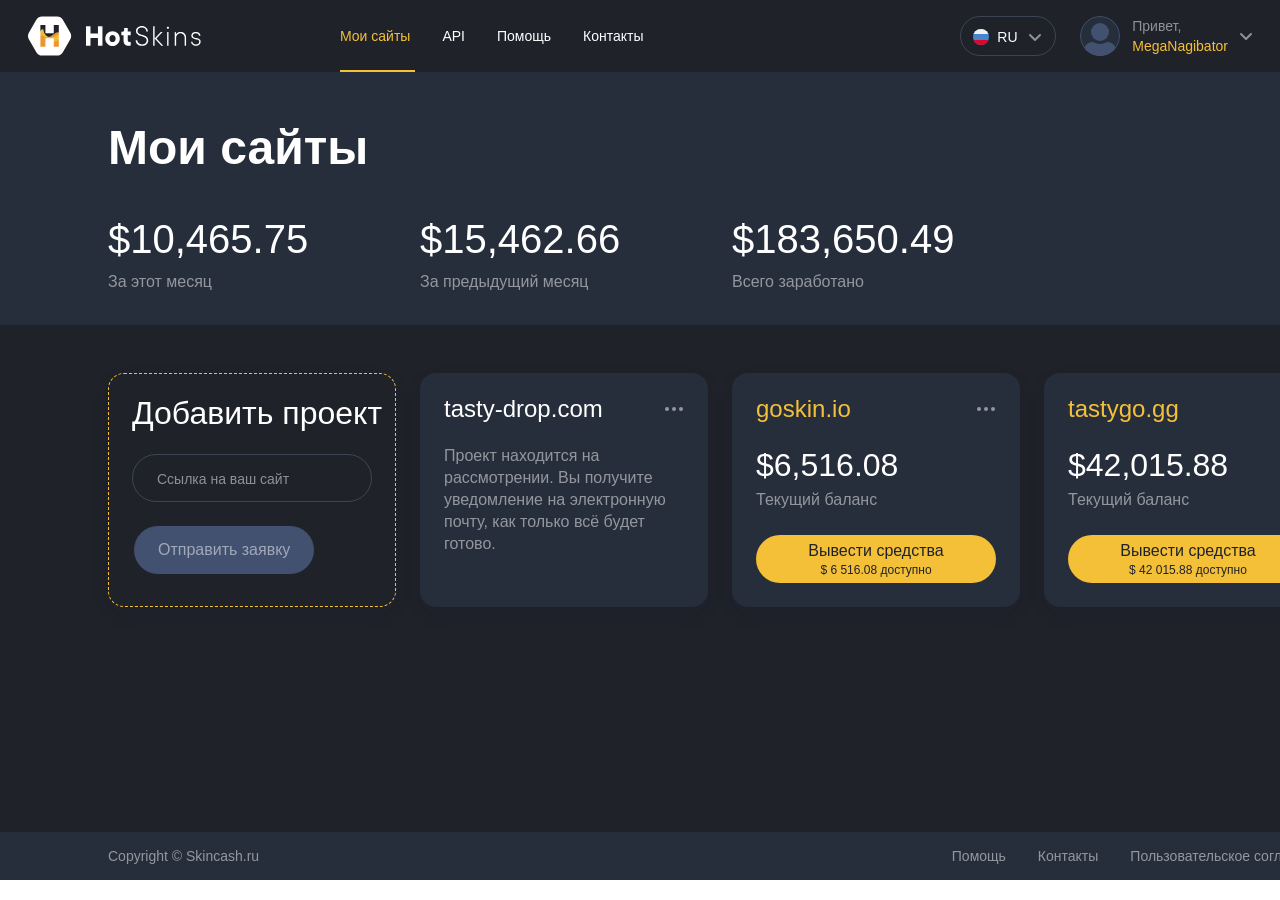
==== pages/my-stats/index.html @ 5a100ad0 "add new page" ====
<!DOCTYPE html>
<html lang="ru">
<head>
  <meta charset="UTF-8">
  <meta http-equiv="X-UA-Compatible" content="IE=edge">
  <meta name="viewport" content="width=device-width, initial-scale=1.0">
  <link rel="stylesheet" href="./style/reset.css">
  <link rel="stylesheet" href="./style/vars.css">
  <link rel="stylesheet" href="./style/style.css">
  
  <title>Мои сайты</title>
</head>
<body>
  <div class="div">
    <div class="div2"></div>
    <div class="footer-1280">
      <div class="copyright-skincash-ru">Copyright © Skincash.ru</div>
      <div class="frame-394">
        <div class="div3">Помощь</div>
        <div class="div3">Контакты</div>
        <div class="div3">Пользовательское соглашение</div>
      </div>
      <div class="frame-371"></div>
    </div>
    <div class="div4">Мои сайты</div>
    <div class="_10-465-75">$10,465.75</div>
    <div class="_15-462-66">$15,462.66</div>
    <div class="_183-650-49">$183,650.49</div>
    <div class="div5">За этот месяц</div>
    <div class="div6">За предыдущий месяц</div>
    <div class="div7">Всего заработано</div>
    <div class="div8">
      <div class="tasty-drop-com">tasty-drop.com</div>
      <div class="div9">
        <div class="ellipse-45"></div>
        <div class="ellipse-46"></div>
        <div class="ellipse-47"></div>
      </div>
      <div class="div10">
        Проект находится на рассмотрении. Вы получите уведомление на электронную
        почту, как только всё будет готово.
      </div>
    </div>
    <div class="div11">
      <div class="input">
        <div class="div12">Ссылка на ваш сайт</div>
      </div>
      <div class="div13">
        <div class="div14">
          <div class="div15">Отправить заявку</div>
        </div>
      </div>
    </div>
    <div class="div16">Добавить проект</div>
    <div class="div17">
      <div class="tasty-drop-com2">goskin.io</div>
      <div class="_40-578-43">$6,516.08</div>
      <div class="div18">Текущий баланс</div>
      <div class="div9">
        <div class="ellipse-45"></div>
        <div class="ellipse-46"></div>
        <div class="ellipse-47"></div>
      </div>
      <div class="div19">
        <div class="div14">
          <div class="div20">Вывести средства</div>
        </div>
        <div class="_6-516-08">$ 6 516.08 доступно</div>
      </div>
    </div>
    <div class="div21">
      <div class="tasty-drop-com2">tastygo.gg</div>
      <div class="_40-578-43">$42,015.88</div>
      <div class="div18">Текущий баланс</div>
      <div class="div9">
        <div class="ellipse-452"></div>
        <div class="ellipse-462"></div>
        <div class="ellipse-472"></div>
      </div>
      <div class="div19">
        <div class="div14">
          <div class="div20">Вывести средства</div>
        </div>
        <div class="_6-516-08">$ 42 015.88 доступно</div>
      </div>
    </div>
    <div class="header-1280">
      <div class="frame-3">
        <img class="frame-1" src="frame-10.svg" />
        <img class="hot-skins" src="hot-skins0.svg" />
      </div>
      <div class="frame-35">
        <div class="div22">Мои сайты</div>
        <div class="api">API</div>
        <div class="div23">Помощь</div>
        <div class="div23">Контакты</div>
      </div>
      <div class="frame-361">
        <div class="frame-4">
          <img class="russia" src="russia0.svg" />
          <div class="ru">RU</div>
          <img class="div24" src="div32.svg" />
        </div>
        <div class="frame-360">
          <div class="frame-7">
            <img class="frame-5" src="frame-50.svg" />
          </div>
          <div class="frame-359">
            <div class="div25">Привет,</div>
            <div class="mega-nagibator">MegaNagibator</div>
          </div>
          <img class="div26" src="div34.svg" />
        </div>
      </div>
      <div class="div27">
        <div class="rectangle-72"></div>
      </div>
      <div class="frame-3712"></div>
    </div>
  </div>
  
</body>
</html>
---- pages/my-stats/style/vars.css ----
/* Figma Styles of your File */
:root {
  /* Colors */
  --tekst-i-elementy-na-tyomnom-fone: #ffffff;
  --fon-temnyj-tekst: #20222a;
  --vtorostepennyj-tekst: rgba(255, 255, 255, 0.5);
  --podlozhka: #272e3b;
  --razdeliteli: #3d4554;
  --neaktivnye-elementy: #425170;
  --w-vtorostepennyj-tekst: rgba(32, 34, 42, 0.5);
  --w-razdeliteli: #e0e0e0;
  --akcentnyj: #f4c038;
  --ogon-cena: #f47523;
  --pozitivnye-indikatory: #3cbf27;
  --promezhutochnye-indikatory: #2da0e0;
  --negativnye-indikatory: #d93855;
  --redkost-arcana: #4add32;
  --redkost-neobychajno-redkie-immortal: #ffce50;
  --redkost-tajnye: #ed422b;
  --redkost-zasekrechennye-legendary: #cf309c;
  --redkost-zapreshennye-mythical: #8533ed;
  --redkost-armejskie-rare: #275ce4;
  --redkost-promyshlennye-uncommon: #6ab2f4;
  --redkost-shirpotreb-common: #b4c2d7;

  /* Fonts */
  --h1-font-family: Rubik-Bold, sans-serif;
  --h1-font-size: 48px;
  --h1-line-height: 56px;
  --h1-font-weight: 700;
  --h1-font-style: normal;
  --h2-font-family: Rubik-Medium, sans-serif;
  --h2-font-size: 32px;
  --h2-line-height: 40px;
  --h2-font-weight: 500;
  --h2-font-style: normal;
  --h3-font-family: Rubik-Medium, sans-serif;
  --h3-font-size: 24px;
  --h3-line-height: 32px;
  --h3-font-weight: 500;
  --h3-font-style: normal;
  --h4-font-family: Rubik-Medium, sans-serif;
  --h4-font-size: 18px;
  --h4-line-height: 24px;
  --h4-font-weight: 500;
  --h4-font-style: normal;
  --text-big-font-family: Rubik-Regular, sans-serif;
  --text-big-font-size: 16px;
  --text-big-line-height: 22px;
  --text-big-font-weight: 400;
  --text-big-font-style: normal;
  --text-medium-font-family: Rubik-Regular, sans-serif;
  --text-medium-font-size: 14px;
  --text-medium-line-height: 20px;
  --text-medium-font-weight: 400;
  --text-medium-font-style: normal;
  --text-small-font-family: Rubik-Regular, sans-serif;
  --text-small-font-size: 12px;
  --text-small-line-height: 16px;
  --text-small-font-weight: 400;
  --text-small-font-style: normal;
  --table-big-font-family: Rubik-Regular, sans-serif;
  --table-big-font-size: 16px;
  --table-big-line-height: 20px;
  --table-big-font-weight: 400;
  --table-big-font-style: normal;
  --table-medium-font-family: Rubik-Regular, sans-serif;
  --table-medium-font-size: 14px;
  --table-medium-line-height: 16px;
  --table-medium-font-weight: 400;
  --table-medium-font-style: normal;
  --table-small-font-family: Rubik-Regular, sans-serif;
  --table-small-font-size: 12px;
  --table-small-line-height: 14px;
  --table-small-font-weight: 400;
  --table-small-font-style: normal;
  --table-x-small-font-family: Rubik-Regular, sans-serif;
  --table-x-small-font-size: 10px;
  --table-x-small-line-height: 12px;
  --table-x-small-font-weight: 400;
  --table-x-small-font-style: normal;
  --table-medium-fat-font-family: Rubik-Medium, sans-serif;
  --table-medium-fat-font-size: 14px;
  --table-medium-fat-line-height: 16px;
  --table-medium-fat-font-weight: 500;
  --table-medium-fat-font-style: normal;
  --table-small-fat-font-family: Rubik-Medium, sans-serif;
  --table-small-fat-font-size: 12px;
  --table-small-fat-line-height: 14px;
  --table-small-fat-font-weight: 500;
  --table-small-fat-font-style: normal;
  --button-font-family: Rubik-Medium, sans-serif;
  --button-font-size: 16px;
  --button-line-height: 20px;
  --button-font-weight: 500;
  --button-font-style: normal;
}
---- pages/my-stats/style/style.css ----
.div,
.div * {
  box-sizing: border-box;
}
.div {
  background: var(--podlozhka, #272e3b);
  height: 880px;
  position: relative;
  overflow: hidden;
}
.div2 {
  background: var(--fon-temnyj-tekst, #20222a);
  width: 1440px;
  height: 1224px;
  position: absolute;
  left: 0px;
  top: 325px;
  overflow: hidden;
}
.footer-1280 {
  background: var(--podlozhka, #272e3b);
  width: 1440px;
  height: 48px;
  position: absolute;
  left: 0px;
  bottom: 0px;
  overflow: hidden;
}
.copyright-skincash-ru {
  color: var(--vtorostepennyj-tekst, rgba(255, 255, 255, 0.5));
  text-align: left;
  font-family: var(--text-medium-font-family, "Rubik-Regular", sans-serif);
  font-size: var(--text-medium-font-size, 14px);
  line-height: var(--text-medium-line-height, 20px);
  font-weight: var(--text-medium-font-weight, 400);
  position: absolute;
  left: 108px;
  top: 14px;
  display: flex;
  align-items: center;
  justify-content: flex-start;
}
.frame-394 {
  display: flex;
  flex-direction: row;
  gap: 32px;
  align-items: flex-start;
  justify-content: flex-start;
  position: absolute;
  right: 108px;
  top: 14px;
}
.div3 {
  color: var(--vtorostepennyj-tekst, rgba(255, 255, 255, 0.5));
  text-align: left;
  font-family: var(--text-medium-font-family, "Rubik-Regular", sans-serif);
  font-size: var(--text-medium-font-size, 14px);
  line-height: var(--text-medium-line-height, 20px);
  font-weight: var(--text-medium-font-weight, 400);
  position: relative;
  display: flex;
  align-items: center;
  justify-content: flex-start;
}
.frame-371 {
  background: var(--podlozhka, #272e3b);
  width: 1440px;
  height: 1px;
  position: absolute;
  left: 0px;
  top: 0px;
  overflow: hidden;
}
.div4 {
  color: var(--tekst-i-elementy-na-tyomnom-fone, #ffffff);
  text-align: left;
  font-family: var(--h1-font-family, "Rubik-Bold", sans-serif);
  font-size: var(--h1-font-size, 48px);
  line-height: var(--h1-line-height, 56px);
  font-weight: var(--h1-font-weight, 700);
  position: absolute;
  left: 108px;
  top: 120px;
  display: flex;
  align-items: center;
  justify-content: flex-start;
}
._10-465-75 {
  color: var(--tekst-i-elementy-na-tyomnom-fone, #ffffff);
  text-align: left;
  font-family: "Rubik-Light", sans-serif;
  font-size: 40px;
  line-height: 48px;
  font-weight: 300;
  position: absolute;
  left: 108px;
  top: 215px;
  display: flex;
  align-items: center;
  justify-content: flex-start;
}
._15-462-66 {
  color: var(--tekst-i-elementy-na-tyomnom-fone, #ffffff);
  text-align: left;
  font-family: "Rubik-Light", sans-serif;
  font-size: 40px;
  line-height: 48px;
  font-weight: 300;
  position: absolute;
  left: 420px;
  top: 215px;
  display: flex;
  align-items: center;
  justify-content: flex-start;
}
._183-650-49 {
  color: var(--tekst-i-elementy-na-tyomnom-fone, #ffffff);
  text-align: left;
  font-family: "Rubik-Light", sans-serif;
  font-size: 40px;
  line-height: 48px;
  font-weight: 300;
  position: absolute;
  left: 732px;
  top: 215px;
  display: flex;
  align-items: center;
  justify-content: flex-start;
}
.div5 {
  color: var(--vtorostepennyj-tekst, rgba(255, 255, 255, 0.5));
  text-align: left;
  font-family: var(--text-big-font-family, "Rubik-Regular", sans-serif);
  font-size: var(--text-big-font-size, 16px);
  line-height: var(--text-big-line-height, 22px);
  font-weight: var(--text-big-font-weight, 400);
  position: absolute;
  left: 108px;
  top: 271px;
  display: flex;
  align-items: center;
  justify-content: flex-start;
}
.div6 {
  color: var(--vtorostepennyj-tekst, rgba(255, 255, 255, 0.5));
  text-align: left;
  font-family: var(--text-big-font-family, "Rubik-Regular", sans-serif);
  font-size: var(--text-big-font-size, 16px);
  line-height: var(--text-big-line-height, 22px);
  font-weight: var(--text-big-font-weight, 400);
  position: absolute;
  left: 420px;
  top: 271px;
  display: flex;
  align-items: center;
  justify-content: flex-start;
}
.div7 {
  color: var(--vtorostepennyj-tekst, rgba(255, 255, 255, 0.5));
  text-align: left;
  font-family: var(--text-big-font-family, "Rubik-Regular", sans-serif);
  font-size: var(--text-big-font-size, 16px);
  line-height: var(--text-big-line-height, 22px);
  font-weight: var(--text-big-font-weight, 400);
  position: absolute;
  left: 732px;
  top: 271px;
  display: flex;
  align-items: center;
  justify-content: flex-start;
}
.div8 {
  background: var(--podlozhka, #272e3b);
  border-radius: 16px;
  width: 288px;
  height: 234px;
  position: absolute;
  left: 420px;
  top: 373px;
  box-shadow: var(
    --shadow-400-box-shadow,
    0px 8px 24px -4px rgba(24, 39, 75, 0.08),
    0px 6px 12px -6px rgba(24, 39, 75, 0.12)
  );
  overflow: hidden;
}
.tasty-drop-com {
  color: var(--tekst-i-elementy-na-tyomnom-fone, #ffffff);
  text-align: left;
  font-family: var(--h3-font-family, "Rubik-Medium", sans-serif);
  font-size: var(--h3-font-size, 24px);
  line-height: var(--h3-line-height, 32px);
  font-weight: var(--h3-font-weight, 500);
  position: absolute;
  left: 24px;
  top: 20px;
  display: flex;
  align-items: center;
  justify-content: flex-start;
}
.div9 {
  width: 20px;
  height: 20px;
  position: absolute;
  right: 24px;
  top: 26px;
}
.ellipse-45 {
  border-radius: 50%;
  border-style: solid;
  border-color: var(--vtorostepennyj-tekst, rgba(255, 255, 255, 0.5));
  border-width: 2px;
  width: 4px;
  height: 4px;
  position: absolute;
  left: 1px;
  top: 8px;
}
.ellipse-46 {
  border-radius: 50%;
  border-style: solid;
  border-color: var(--vtorostepennyj-tekst, rgba(255, 255, 255, 0.5));
  border-width: 2px;
  width: 4px;
  height: 4px;
  position: absolute;
  left: 8px;
  top: 8px;
}
.ellipse-47 {
  border-radius: 50%;
  border-style: solid;
  border-color: var(--vtorostepennyj-tekst, rgba(255, 255, 255, 0.5));
  border-width: 2px;
  width: 4px;
  height: 4px;
  position: absolute;
  left: 15px;
  top: 8px;
}
.div10 {
  color: var(--vtorostepennyj-tekst, rgba(255, 255, 255, 0.5));
  text-align: left;
  font-family: var(--text-big-font-family, "Rubik-Regular", sans-serif);
  font-size: var(--text-big-font-size, 16px);
  line-height: var(--text-big-line-height, 22px);
  font-weight: var(--text-big-font-weight, 400);
  position: absolute;
  left: 24px;
  top: 72px;
  width: 240px;
}
.div11 {
  border-radius: 16px;
  border-style: dashed;
  border-color: var(--akcentnyj, #f4c038);
  border-width: 1px;
  width: 288px;
  height: 234px;
  position: absolute;
  left: 108px;
  top: 373px;
  box-shadow: var(
    --shadow-400-box-shadow,
    0px 8px 24px -4px rgba(24, 39, 75, 0.08),
    0px 6px 12px -6px rgba(24, 39, 75, 0.12)
  );
  overflow: hidden;
}
.input {
  border-radius: 24px;
  border-style: solid;
  border-color: var(--razdeliteli, #3d4554);
  border-width: 1px;
  height: 48px;
  position: absolute;
  right: 23px;
  left: 23px;
  top: 80px;
}
.div12 {
  color: var(--vtorostepennyj-tekst, rgba(255, 255, 255, 0.5));
  text-align: left;
  font-family: var(--table-medium-font-family, "Rubik-Regular", sans-serif);
  font-size: var(--table-medium-font-size, 14px);
  line-height: var(--table-medium-line-height, 16px);
  font-weight: var(--table-medium-font-weight, 400);
  position: absolute;
  left: 24px;
  top: 16px;
  display: flex;
  align-items: center;
  justify-content: flex-start;
}
.div13 {
  background: var(--neaktivnye-elementy, #425170);
  border-radius: 48px;
  padding: 14px 24px 14px 24px;
  display: flex;
  flex-direction: column;
  gap: 2px;
  align-items: center;
  justify-content: center;
  height: 48px;
  position: absolute;
  left: 25px;
  top: 152px;
  overflow: hidden;
}
.div14 {
  display: flex;
  flex-direction: row;
  gap: 12px;
  align-items: flex-start;
  justify-content: flex-start;
  flex-shrink: 0;
  position: relative;
}
.div15 {
  color: var(--vtorostepennyj-tekst, rgba(255, 255, 255, 0.5));
  text-align: center;
  font-family: var(--button-font-family, "Rubik-Medium", sans-serif);
  font-size: var(--button-font-size, 16px);
  line-height: var(--button-line-height, 20px);
  font-weight: var(--button-font-weight, 500);
  position: relative;
  display: flex;
  align-items: center;
  justify-content: center;
}
.div16 {
  color: var(--tekst-i-elementy-na-tyomnom-fone, #ffffff);
  text-align: left;
  font-family: var(--h2-font-family, "Rubik-Medium", sans-serif);
  font-size: var(--h2-font-size, 32px);
  line-height: var(--h2-line-height, 40px);
  font-weight: var(--h2-font-weight, 500);
  position: absolute;
  left: 132px;
  top: 393px;
  display: flex;
  align-items: center;
  justify-content: flex-start;
}
.div17 {
  background: var(--podlozhka, #272e3b);
  border-radius: 16px;
  width: 288px;
  height: 234px;
  position: absolute;
  left: 732px;
  top: 373px;
  box-shadow: var(
    --shadow-400-box-shadow,
    0px 8px 24px -4px rgba(24, 39, 75, 0.08),
    0px 6px 12px -6px rgba(24, 39, 75, 0.12)
  );
  overflow: hidden;
}
.tasty-drop-com2 {
  color: var(--akcentnyj, #f4c038);
  text-align: left;
  font-family: var(--h3-font-family, "Rubik-Medium", sans-serif);
  font-size: var(--h3-font-size, 24px);
  line-height: var(--h3-line-height, 32px);
  font-weight: var(--h3-font-weight, 500);
  position: absolute;
  left: 24px;
  top: 20px;
  display: flex;
  align-items: center;
  justify-content: flex-start;
}
._40-578-43 {
  color: var(--tekst-i-elementy-na-tyomnom-fone, #ffffff);
  text-align: left;
  font-family: "Rubik-Light", sans-serif;
  font-size: 32px;
  line-height: 40px;
  font-weight: 300;
  position: absolute;
  left: 24px;
  top: 72px;
  display: flex;
  align-items: center;
  justify-content: flex-start;
}
.div18 {
  color: var(--vtorostepennyj-tekst, rgba(255, 255, 255, 0.5));
  text-align: left;
  font-family: var(--text-big-font-family, "Rubik-Regular", sans-serif);
  font-size: var(--text-big-font-size, 16px);
  line-height: var(--text-big-line-height, 22px);
  font-weight: var(--text-big-font-weight, 400);
  position: absolute;
  left: 24px;
  top: 116px;
  display: flex;
  align-items: center;
  justify-content: flex-start;
}
.div19 {
  background: var(--akcentnyj, #f4c038);
  border-radius: 48px;
  padding: 14px 24px 14px 24px;
  display: flex;
  flex-direction: column;
  gap: 2px;
  align-items: center;
  justify-content: center;
  height: 48px;
  position: absolute;
  right: 24px;
  left: 24px;
  top: 162px;
  overflow: hidden;
}
.div20 {
  color: var(--fon-temnyj-tekst, #20222a);
  text-align: center;
  font-family: var(--button-font-family, "Rubik-Medium", sans-serif);
  font-size: var(--button-font-size, 16px);
  line-height: var(--button-line-height, 20px);
  font-weight: var(--button-font-weight, 500);
  position: relative;
  display: flex;
  align-items: center;
  justify-content: center;
}
._6-516-08 {
  color: var(--fon-temnyj-tekst, #20222a);
  text-align: center;
  font-family: var(--table-small-font-family, "Rubik-Regular", sans-serif);
  font-size: var(--table-small-font-size, 12px);
  line-height: var(--table-small-line-height, 14px);
  font-weight: var(--table-small-font-weight, 400);
  position: relative;
  display: flex;
  align-items: center;
  justify-content: center;
}
.div21 {
  background: var(--podlozhka, #272e3b);
  border-radius: 16px;
  width: 288px;
  height: 234px;
  position: absolute;
  left: 1044px;
  top: 373px;
  box-shadow: var(
    --shadow-400-box-shadow,
    0px 8px 24px -4px rgba(24, 39, 75, 0.08),
    0px 6px 12px -6px rgba(24, 39, 75, 0.12)
  );
  overflow: hidden;
}
.ellipse-452 {
  border-radius: 50%;
  border-style: solid;
  border-color: var(--tekst-i-elementy-na-tyomnom-fone, #ffffff);
  border-width: 2px;
  width: 4px;
  height: 4px;
  position: absolute;
  left: 1px;
  top: 8px;
}
.ellipse-462 {
  border-radius: 50%;
  border-style: solid;
  border-color: var(--tekst-i-elementy-na-tyomnom-fone, #ffffff);
  border-width: 2px;
  width: 4px;
  height: 4px;
  position: absolute;
  left: 8px;
  top: 8px;
}
.ellipse-472 {
  border-radius: 50%;
  border-style: solid;
  border-color: var(--tekst-i-elementy-na-tyomnom-fone, #ffffff);
  border-width: 2px;
  width: 4px;
  height: 4px;
  position: absolute;
  left: 15px;
  top: 8px;
}
.header-1280 {
  background: var(--fon-temnyj-tekst, #20222a);
  width: 1440px;
  height: 72px;
  position: fixed;
  left: 50%;
  translate: -50%;
  top: 0px;
}
.frame-3 {
  width: 173px;
  height: 40px;
  position: absolute;
  left: 108px;
  top: 16px;
}
.frame-1 {
  width: 25.52%;
  height: 100%;
  position: absolute;
  right: 74.48%;
  left: 0%;
  bottom: 0%;
  top: 0%;
  overflow: visible;
}
.hot-skins {
  width: 66.27%;
  height: 50%;
  position: absolute;
  right: 0.21%;
  left: 33.53%;
  bottom: 25%;
  top: 25%;
  overflow: visible;
}
.frame-35 {
  display: flex;
  flex-direction: row;
  gap: 32px;
  align-items: flex-start;
  justify-content: flex-start;
  position: absolute;
  left: 420px;
  top: 28px;
}
.div22 {
  color: var(--akcentnyj, #f4c038);
  text-align: left;
  font-family: var(--table-medium-fat-font-family, "Rubik-Medium", sans-serif);
  font-size: var(--table-medium-fat-font-size, 14px);
  line-height: var(--table-medium-fat-line-height, 16px);
  font-weight: var(--table-medium-fat-font-weight, 500);
  position: relative;
  display: flex;
  align-items: center;
  justify-content: flex-start;
}
.api {
  color: var(--tekst-i-elementy-na-tyomnom-fone, #ffffff);
  text-align: left;
  font-family: var(--table-medium-fat-font-family, "Rubik-Medium", sans-serif);
  font-size: var(--table-medium-fat-font-size, 14px);
  line-height: var(--table-medium-fat-line-height, 16px);
  font-weight: var(--table-medium-fat-font-weight, 500);
  position: relative;
  display: flex;
  align-items: center;
  justify-content: flex-start;
}
.div23 {
  color: var(--tekst-i-elementy-na-tyomnom-fone, #ffffff);
  text-align: left;
  font-family: var(--table-medium-fat-font-family, "Rubik-Medium", sans-serif);
  font-size: var(--table-medium-fat-font-size, 14px);
  line-height: var(--table-medium-fat-line-height, 16px);
  font-weight: var(--table-medium-fat-font-weight, 500);
  position: relative;
  display: flex;
  align-items: center;
  justify-content: flex-start;
}
.frame-361 {
  display: flex;
  flex-direction: row;
  gap: 24px;
  align-items: center;
  justify-content: flex-end;
  position: absolute;
  right: 108px;
  top: 16px;
}
.frame-4 {
  border-radius: 20px;
  border-style: solid;
  border-color: var(--razdeliteli, #3d4554);
  border-width: 1px;
  flex-shrink: 0;
  width: 96px;
  height: 40px;
  position: relative;
}
.russia {
  border-radius: 8px;
  width: 16px;
  height: 16px;
  position: absolute;
  left: 12px;
  top: 12px;
  overflow: visible;
}
.ru {
  color: #ffffff;
  text-align: left;
  font-family: var(--table-medium-font-family, "Rubik-Regular", sans-serif);
  font-size: var(--table-medium-font-size, 14px);
  line-height: var(--table-medium-line-height, 16px);
  font-weight: var(--table-medium-font-weight, 400);
  position: absolute;
  left: 36px;
  top: 12px;
  display: flex;
  align-items: center;
  justify-content: flex-start;
}
.div24 {
  width: 12px;
  height: 12px;
  position: absolute;
  right: 14px;
  top: 14px;
  overflow: visible;
}
.frame-360 {
  display: flex;
  flex-direction: row;
  gap: 12px;
  align-items: center;
  justify-content: flex-start;
  flex-shrink: 0;
  position: relative;
}
.frame-7 {
  background: var(--podlozhka, #272e3b);
  border-radius: 20px;
  flex-shrink: 0;
  width: 40px;
  height: 40px;
  position: relative;
  overflow: hidden;
}
.frame-5 {
  border-radius: 20px;
  width: 40px;
  height: 40px;
  position: absolute;
  left: 0px;
  top: 0px;
  overflow: visible;
}
.frame-359 {
  display: flex;
  flex-direction: column;
  gap: 4px;
  align-items: flex-start;
  justify-content: flex-start;
  flex-shrink: 0;
  position: relative;
}
.div25 {
  color: var(--vtorostepennyj-tekst, rgba(255, 255, 255, 0.5));
  text-align: left;
  font-family: var(--table-medium-font-family, "Rubik-Regular", sans-serif);
  font-size: var(--table-medium-font-size, 14px);
  line-height: var(--table-medium-line-height, 16px);
  font-weight: var(--table-medium-font-weight, 400);
  position: relative;
  display: flex;
  align-items: center;
  justify-content: flex-start;
}
.mega-nagibator {
  color: var(--akcentnyj, #f4c038);
  text-align: left;
  font-family: var(--table-medium-font-family, "Rubik-Regular", sans-serif);
  font-size: var(--table-medium-font-size, 14px);
  line-height: var(--table-medium-line-height, 16px);
  font-weight: var(--table-medium-font-weight, 400);
  position: relative;
  display: flex;
  align-items: center;
  justify-content: flex-start;
}
.div26 {
  flex-shrink: 0;
  width: 12px;
  height: 12px;
  position: relative;
  overflow: visible;
}
.div27 {
  width: 75px;
  height: 48px;
  position: absolute;
  left: 420px;
  top: 64px;
}
.rectangle-72 {
  background: var(--akcentnyj, #f4c038);
  width: 75px;
  height: 2px;
  position: absolute;
  left: 0px;
  top: 6px;
}
.frame-3712 {
  background: var(--podlozhka, #272e3b);
  width: 1440px;
  height: 1px;
  position: absolute;
  left: 0px;
  top: 72px;
}
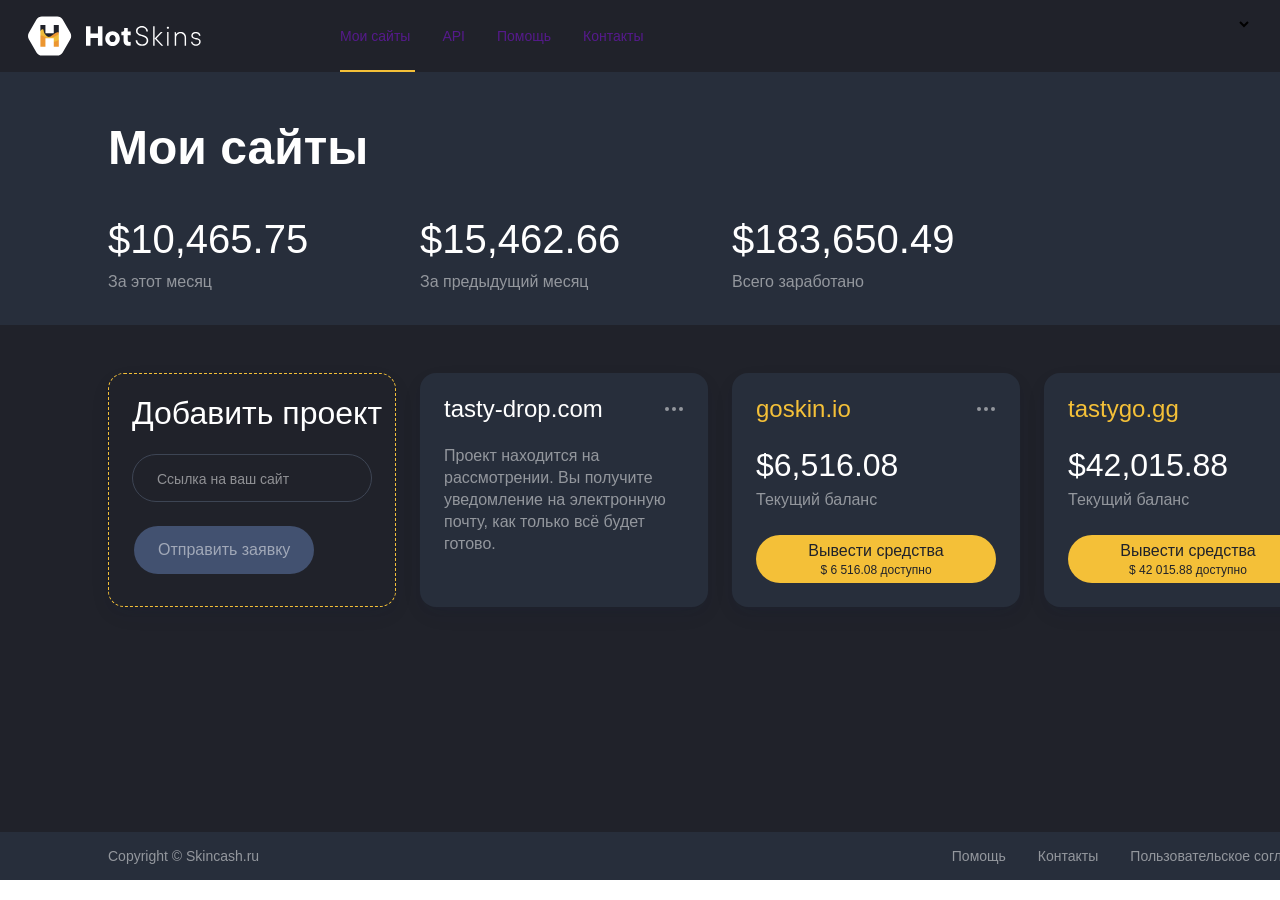
==== commit efc06091: "fixing somponents" ====
--- a/pages/my-stats/index.html
+++ b/pages/my-stats/index.html
@@ -84,39 +84,48 @@
         <div class="_6-516-08">$ 42 015.88 доступно</div>
       </div>
     </div>
-    <div class="header-1280">
-      <div class="frame-3">
-        <img class="frame-1" src="frame-10.svg" />
-        <img class="hot-skins" src="hot-skins0.svg" />
+    <header class="header-1280">
+
+      <div class="frame-3">                             <!-- class="frame-3"  -->
+        <img class="frame-1"   src="frame-10.svg" />    <!-- class="frame-1" -->
+        <img class="hot-skins" src="hot-skins0.svg" />  <!-- class="hot-skins" -->
       </div>
-      <div class="frame-35">
-        <div class="div22">Мои сайты</div>
-        <div class="api">API</div>
-        <div class="div23">Помощь</div>
-        <div class="div23">Контакты</div>
-      </div>
-      <div class="frame-361">
-        <div class="frame-4">
-          <img class="russia" src="russia0.svg" />
-          <div class="ru">RU</div>
-          <img class="div24" src="div32.svg" />
+
+      <ul class="frame-35">                             <!-- class="frame-35" -->
+        <li class="div22"><a href="">Мои сайты</a></li> <!-- class="div22"    -->
+        <li class="api">  <a href="">API      </a></li> <!-- class="api"      -->
+        <li class="div23"><a href="">Помощь   </a></li> <!-- class="div23"    -->
+        <li class="div23"><a href="">Контакты </a></li> <!-- class="div23"    -->
+      </ul>
+
+      <select class="frame-361">                        <!-- class="frame-361" -->
+        <div class="frame-4">                           <!-- frame-4 -->
+          <img class="russia" src="russia0.svg" />      <!-- russia -->
+          <div class="ru">RU</div>                      <!-- ru -->
+          <img class="div24" src="div32.svg" />         <!-- div24 -->
         </div>
+
         <div class="frame-360">
           <div class="frame-7">
             <img class="frame-5" src="frame-50.svg" />
           </div>
+
           <div class="frame-359">
             <div class="div25">Привет,</div>
             <div class="mega-nagibator">MegaNagibator</div>
           </div>
           <img class="div26" src="div34.svg" />
         </div>
-      </div>
+
+      </select>
+
       <div class="div27">
         <div class="rectangle-72"></div>
       </div>
       <div class="frame-3712"></div>
-    </div>
+
+    </header>
+
   </div>
   
 </body>
--- a/pages/my-stats/style/style.css
+++ b/pages/my-stats/style/style.css
@@ -1,13 +1,15 @@
 .div,
-.div * {
+.div * {        
   box-sizing: border-box;
 }
+
 .div {
   background: var(--podlozhka, #272e3b);
   height: 880px;
   position: relative;
   overflow: hidden;
 }
+
 .div2 {
   background: var(--fon-temnyj-tekst, #20222a);
   width: 1440px;
@@ -17,6 +19,7 @@
   top: 325px;
   overflow: hidden;
 }
+
 .footer-1280 {
   background: var(--podlozhka, #272e3b);
   width: 1440px;
@@ -26,6 +29,7 @@
   bottom: 0px;
   overflow: hidden;
 }
+
 .copyright-skincash-ru {
   color: var(--vtorostepennyj-tekst, rgba(255, 255, 255, 0.5));
   text-align: left;
@@ -40,6 +44,7 @@
   align-items: center;
   justify-content: flex-start;
 }
+
 .frame-394 {
   display: flex;
   flex-direction: row;
@@ -50,6 +55,7 @@
   right: 108px;
   top: 14px;
 }
+
 .div3 {
   color: var(--vtorostepennyj-tekst, rgba(255, 255, 255, 0.5));
   text-align: left;
@@ -62,6 +68,7 @@
   align-items: center;
   justify-content: flex-start;
 }
+
 .frame-371 {
   background: var(--podlozhka, #272e3b);
   width: 1440px;
@@ -71,6 +78,7 @@
   top: 0px;
   overflow: hidden;
 }
+
 .div4 {
   color: var(--tekst-i-elementy-na-tyomnom-fone, #ffffff);
   text-align: left;
@@ -85,6 +93,7 @@
   align-items: center;
   justify-content: flex-start;
 }
+
 ._10-465-75 {
   color: var(--tekst-i-elementy-na-tyomnom-fone, #ffffff);
   text-align: left;
@@ -99,6 +108,7 @@
   align-items: center;
   justify-content: flex-start;
 }
+
 ._15-462-66 {
   color: var(--tekst-i-elementy-na-tyomnom-fone, #ffffff);
   text-align: left;
@@ -113,6 +123,7 @@
   align-items: center;
   justify-content: flex-start;
 }
+
 ._183-650-49 {
   color: var(--tekst-i-elementy-na-tyomnom-fone, #ffffff);
   text-align: left;
@@ -127,6 +138,7 @@
   align-items: center;
   justify-content: flex-start;
 }
+
 .div5 {
   color: var(--vtorostepennyj-tekst, rgba(255, 255, 255, 0.5));
   text-align: left;
@@ -141,6 +153,7 @@
   align-items: center;
   justify-content: flex-start;
 }
+
 .div6 {
   color: var(--vtorostepennyj-tekst, rgba(255, 255, 255, 0.5));
   text-align: left;
@@ -155,6 +168,7 @@
   align-items: center;
   justify-content: flex-start;
 }
+
 .div7 {
   color: var(--vtorostepennyj-tekst, rgba(255, 255, 255, 0.5));
   text-align: left;
@@ -169,6 +183,7 @@
   align-items: center;
   justify-content: flex-start;
 }
+
 .div8 {
   background: var(--podlozhka, #272e3b);
   border-radius: 16px;
@@ -184,6 +199,7 @@
   );
   overflow: hidden;
 }
+
 .tasty-drop-com {
   color: var(--tekst-i-elementy-na-tyomnom-fone, #ffffff);
   text-align: left;
@@ -198,6 +214,7 @@
   align-items: center;
   justify-content: flex-start;
 }
+
 .div9 {
   width: 20px;
   height: 20px;
@@ -205,6 +222,7 @@
   right: 24px;
   top: 26px;
 }
+
 .ellipse-45 {
   border-radius: 50%;
   border-style: solid;
@@ -216,6 +234,7 @@
   left: 1px;
   top: 8px;
 }
+
 .ellipse-46 {
   border-radius: 50%;
   border-style: solid;
@@ -227,6 +246,7 @@
   left: 8px;
   top: 8px;
 }
+
 .ellipse-47 {
   border-radius: 50%;
   border-style: solid;
@@ -238,6 +258,7 @@
   left: 15px;
   top: 8px;
 }
+
 .div10 {
   color: var(--vtorostepennyj-tekst, rgba(255, 255, 255, 0.5));
   text-align: left;
@@ -250,6 +271,7 @@
   top: 72px;
   width: 240px;
 }
+
 .div11 {
   border-radius: 16px;
   border-style: dashed;
@@ -267,6 +289,7 @@
   );
   overflow: hidden;
 }
+
 .input {
   border-radius: 24px;
   border-style: solid;
@@ -278,6 +301,7 @@
   left: 23px;
   top: 80px;
 }
+
 .div12 {
   color: var(--vtorostepennyj-tekst, rgba(255, 255, 255, 0.5));
   text-align: left;
@@ -292,6 +316,7 @@
   align-items: center;
   justify-content: flex-start;
 }
+
 .div13 {
   background: var(--neaktivnye-elementy, #425170);
   border-radius: 48px;
@@ -307,6 +332,7 @@
   top: 152px;
   overflow: hidden;
 }
+
 .div14 {
   display: flex;
   flex-direction: row;
@@ -316,6 +342,7 @@
   flex-shrink: 0;
   position: relative;
 }
+
 .div15 {
   color: var(--vtorostepennyj-tekst, rgba(255, 255, 255, 0.5));
   text-align: center;
@@ -328,6 +355,7 @@
   align-items: center;
   justify-content: center;
 }
+
 .div16 {
   color: var(--tekst-i-elementy-na-tyomnom-fone, #ffffff);
   text-align: left;
@@ -342,6 +370,7 @@
   align-items: center;
   justify-content: flex-start;
 }
+
 .div17 {
   background: var(--podlozhka, #272e3b);
   border-radius: 16px;
@@ -357,6 +386,7 @@
   );
   overflow: hidden;
 }
+
 .tasty-drop-com2 {
   color: var(--akcentnyj, #f4c038);
   text-align: left;
@@ -371,6 +401,7 @@
   align-items: center;
   justify-content: flex-start;
 }
+
 ._40-578-43 {
   color: var(--tekst-i-elementy-na-tyomnom-fone, #ffffff);
   text-align: left;
@@ -385,6 +416,7 @@
   align-items: center;
   justify-content: flex-start;
 }
+
 .div18 {
   color: var(--vtorostepennyj-tekst, rgba(255, 255, 255, 0.5));
   text-align: left;
@@ -399,6 +431,7 @@
   align-items: center;
   justify-content: flex-start;
 }
+
 .div19 {
   background: var(--akcentnyj, #f4c038);
   border-radius: 48px;
@@ -415,6 +448,7 @@
   top: 162px;
   overflow: hidden;
 }
+
 .div20 {
   color: var(--fon-temnyj-tekst, #20222a);
   text-align: center;
@@ -427,6 +461,7 @@
   align-items: center;
   justify-content: center;
 }
+
 ._6-516-08 {
   color: var(--fon-temnyj-tekst, #20222a);
   text-align: center;
@@ -439,6 +474,7 @@
   align-items: center;
   justify-content: center;
 }
+
 .div21 {
   background: var(--podlozhka, #272e3b);
   border-radius: 16px;
@@ -454,6 +490,7 @@
   );
   overflow: hidden;
 }
+
 .ellipse-452 {
   border-radius: 50%;
   border-style: solid;
@@ -465,6 +502,7 @@
   left: 1px;
   top: 8px;
 }
+
 .ellipse-462 {
   border-radius: 50%;
   border-style: solid;
@@ -476,6 +514,7 @@
   left: 8px;
   top: 8px;
 }
+
 .ellipse-472 {
   border-radius: 50%;
   border-style: solid;
@@ -487,6 +526,7 @@
   left: 15px;
   top: 8px;
 }
+
 .header-1280 {
   background: var(--fon-temnyj-tekst, #20222a);
   width: 1440px;
@@ -496,6 +536,7 @@
   translate: -50%;
   top: 0px;
 }
+
 .frame-3 {
   width: 173px;
   height: 40px;
@@ -513,6 +554,7 @@
   top: 0%;
   overflow: visible;
 }
+
 .hot-skins {
   width: 66.27%;
   height: 50%;
@@ -523,6 +565,7 @@
   top: 25%;
   overflow: visible;
 }
+
 .frame-35 {
   display: flex;
   flex-direction: row;
@@ -533,6 +576,7 @@
   left: 420px;
   top: 28px;
 }
+
 .div22 {
   color: var(--akcentnyj, #f4c038);
   text-align: left;
@@ -545,6 +589,7 @@
   align-items: center;
   justify-content: flex-start;
 }
+
 .api {
   color: var(--tekst-i-elementy-na-tyomnom-fone, #ffffff);
   text-align: left;
@@ -557,6 +602,7 @@
   align-items: center;
   justify-content: flex-start;
 }
+
 .div23 {
   color: var(--tekst-i-elementy-na-tyomnom-fone, #ffffff);
   text-align: left;
@@ -569,6 +615,7 @@
   align-items: center;
   justify-content: flex-start;
 }
+
 .frame-361 {
   display: flex;
   flex-direction: row;
@@ -579,6 +626,7 @@
   right: 108px;
   top: 16px;
 }
+
 .frame-4 {
   border-radius: 20px;
   border-style: solid;
@@ -589,6 +637,7 @@
   height: 40px;
   position: relative;
 }
+
 .russia {
   border-radius: 8px;
   width: 16px;
@@ -598,6 +647,7 @@
   top: 12px;
   overflow: visible;
 }
+
 .ru {
   color: #ffffff;
   text-align: left;
@@ -612,6 +662,7 @@
   align-items: center;
   justify-content: flex-start;
 }
+
 .div24 {
   width: 12px;
   height: 12px;
@@ -620,6 +671,7 @@
   top: 14px;
   overflow: visible;
 }
+
 .frame-360 {
   display: flex;
   flex-direction: row;
@@ -629,6 +681,7 @@
   flex-shrink: 0;
   position: relative;
 }
+
 .frame-7 {
   background: var(--podlozhka, #272e3b);
   border-radius: 20px;
@@ -638,6 +691,7 @@
   position: relative;
   overflow: hidden;
 }
+
 .frame-5 {
   border-radius: 20px;
   width: 40px;
@@ -647,6 +701,7 @@
   top: 0px;
   overflow: visible;
 }
+
 .frame-359 {
   display: flex;
   flex-direction: column;
@@ -656,6 +711,7 @@
   flex-shrink: 0;
   position: relative;
 }
+
 .div25 {
   color: var(--vtorostepennyj-tekst, rgba(255, 255, 255, 0.5));
   text-align: left;
@@ -668,6 +724,7 @@
   align-items: center;
   justify-content: flex-start;
 }
+
 .mega-nagibator {
   color: var(--akcentnyj, #f4c038);
   text-align: left;
@@ -680,6 +737,7 @@
   align-items: center;
   justify-content: flex-start;
 }
+
 .div26 {
   flex-shrink: 0;
   width: 12px;
@@ -687,6 +745,7 @@
   position: relative;
   overflow: visible;
 }
+
 .div27 {
   width: 75px;
   height: 48px;
@@ -694,6 +753,7 @@
   left: 420px;
   top: 64px;
 }
+
 .rectangle-72 {
   background: var(--akcentnyj, #f4c038);
   width: 75px;
@@ -702,6 +762,7 @@
   left: 0px;
   top: 6px;
 }
+
 .frame-3712 {
   background: var(--podlozhka, #272e3b);
   width: 1440px;
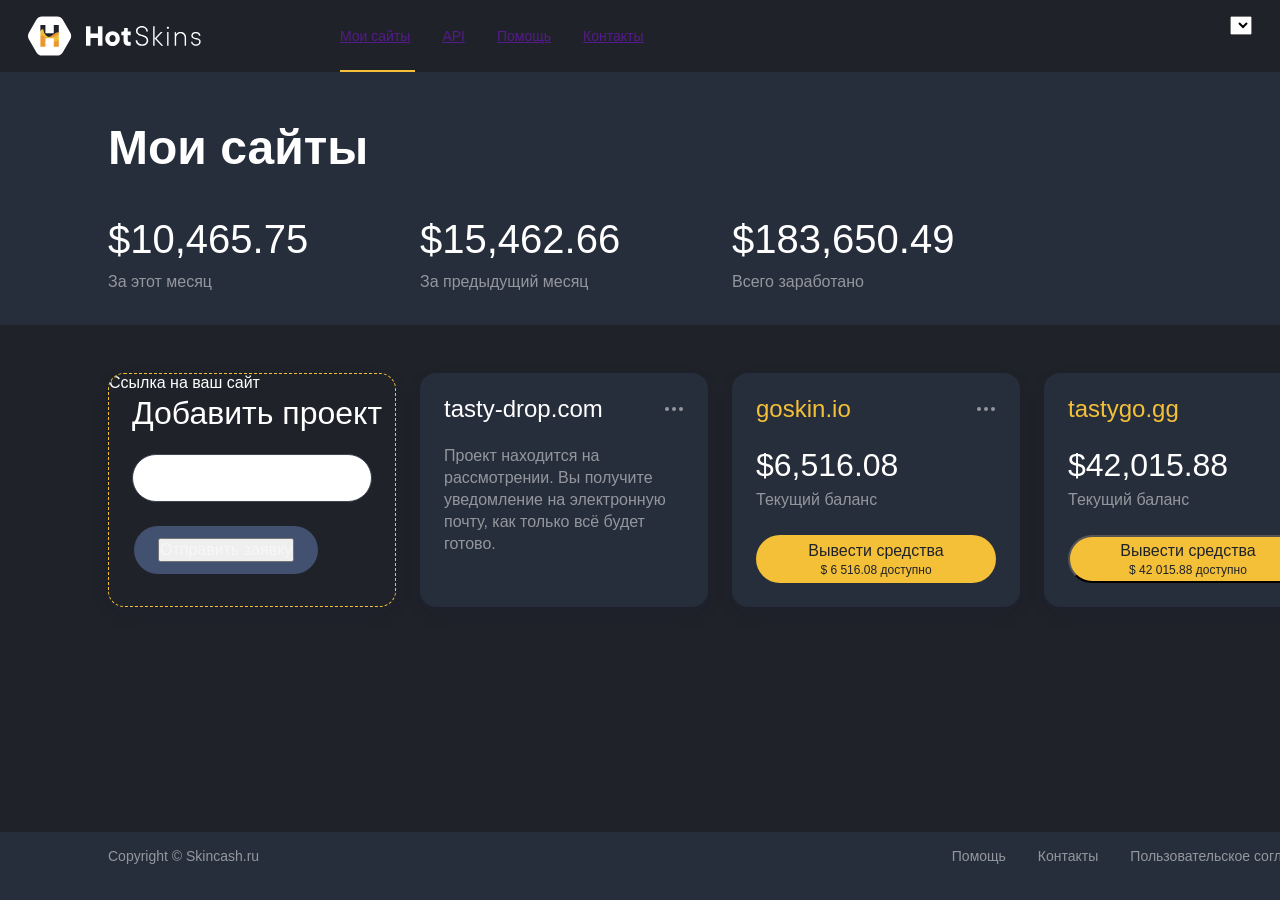
==== commit 8c099c28: "fix import css" ====
--- a/pages/my-stats/index.html
+++ b/pages/my-stats/index.html
@@ -4,7 +4,7 @@
   <meta charset="UTF-8">
   <meta http-equiv="X-UA-Compatible" content="IE=edge">
   <meta name="viewport" content="width=device-width, initial-scale=1.0">
-  <link rel="stylesheet" href="./style/reset.css">
+  <link rel="stylesheet" href="../../styles/reset.css">
   <link rel="stylesheet" href="./style/vars.css">
   <link rel="stylesheet" href="./style/style.css">
   
@@ -42,16 +42,15 @@
       </div>
     </div>
     <div class="div11">
-      <div class="input">
-        <div class="div12">Ссылка на ваш сайт</div>
-      </div>
+      <input class="input" type="text" placeholder=" ">
+      <label for="input">Ссылка на ваш сайт</label>
       <div class="div13">
-        <div class="div14">
+        <button class="div14">
           <div class="div15">Отправить заявку</div>
-        </div>
+        </button>
       </div>
     </div>
-    <div class="div16">Добавить проект</div>
+    <h2 class="div16">Добавить проект</h2>
     <div class="div17">
       <div class="tasty-drop-com2">goskin.io</div>
       <div class="_40-578-43">$6,516.08</div>
@@ -77,12 +76,12 @@
         <div class="ellipse-462"></div>
         <div class="ellipse-472"></div>
       </div>
-      <div class="div19">
+      <button class="div19">
         <div class="div14">
           <div class="div20">Вывести средства</div>
         </div>
         <div class="_6-516-08">$ 42 015.88 доступно</div>
-      </div>
+      </button>
     </div>
     <header class="header-1280">
 
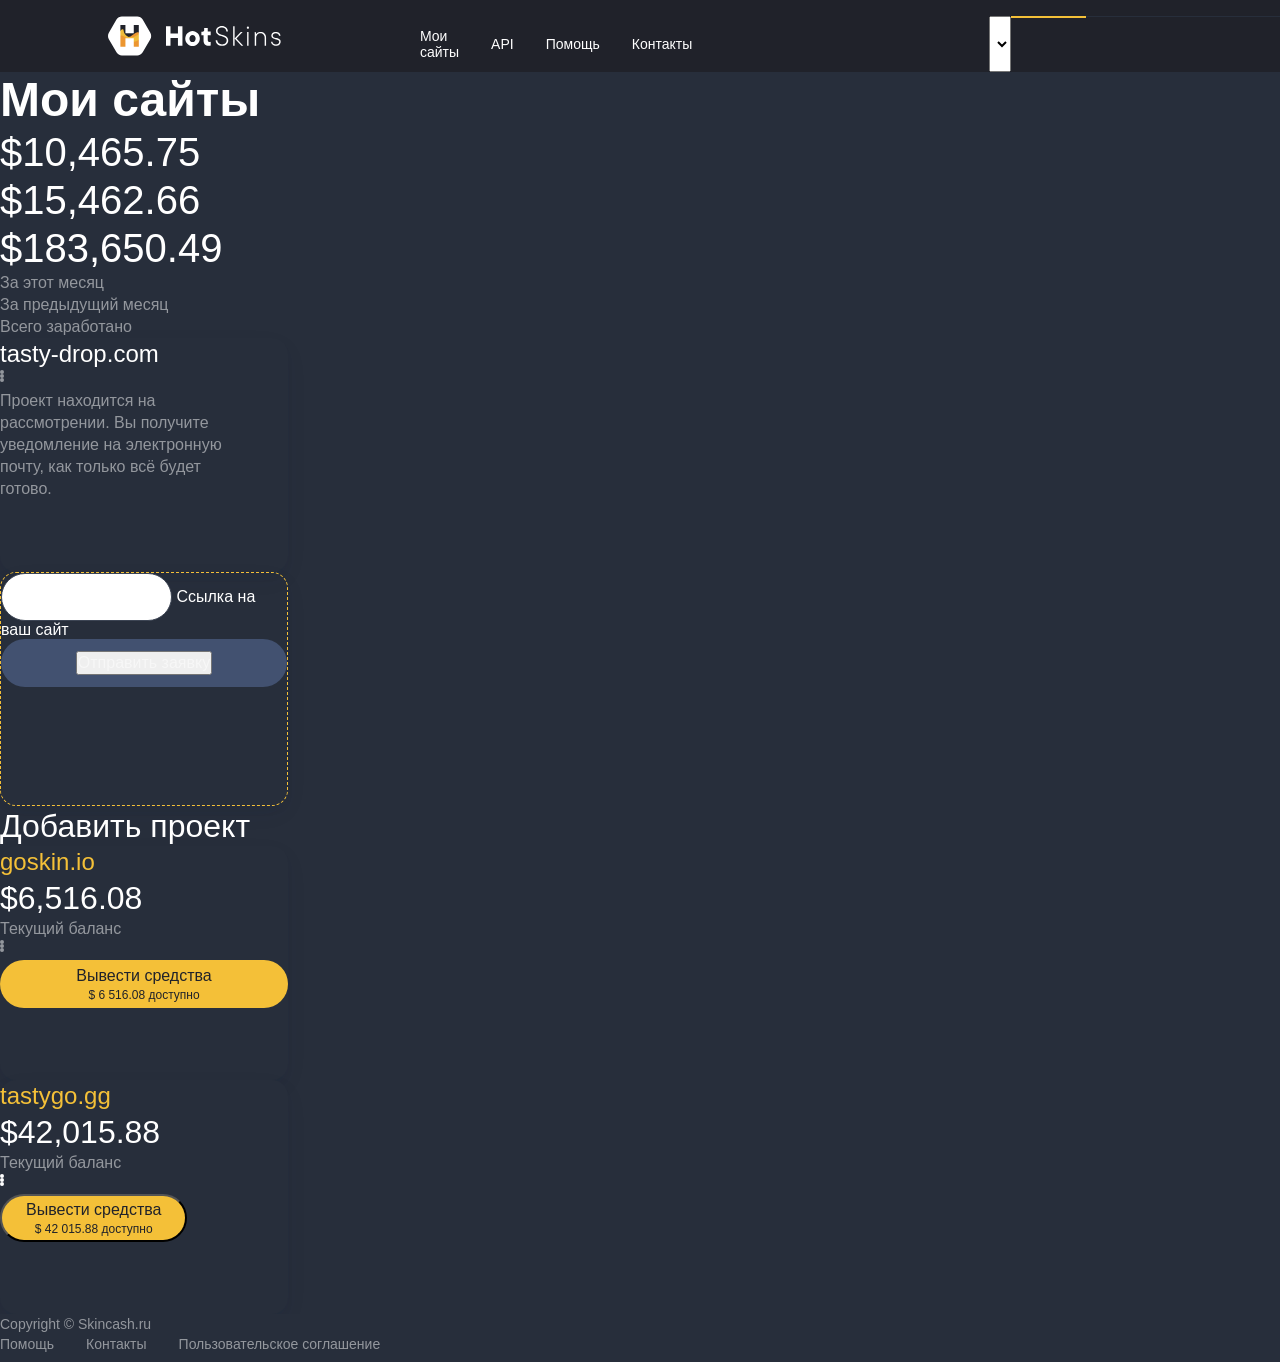
==== commit 29cd8b81: "fixing hmtl css" ====
--- a/pages/my-stats/index.html
+++ b/pages/my-stats/index.html
@@ -6,22 +6,57 @@
   <meta name="viewport" content="width=device-width, initial-scale=1.0">
   <link rel="stylesheet" href="../../styles/reset.css">
   <link rel="stylesheet" href="./style/vars.css">
+  <link rel="stylesheet" href="./style/header.css">
   <link rel="stylesheet" href="./style/style.css">
   
   <title>Мои сайты</title>
 </head>
 <body>
+
+  <header class="header">
+
+      <div class="header_logo_container">
+        <img class="header_logo"      src="frame-10.svg" />
+        <a href="../../index.html"><img class="header_logo_text" src="hot-skins0.svg" /></a>
+      </div>
+
+      <ul class="nav_menu">                             <!-- class="frame-35" -->
+        <li class="div22"><a href="">Мои сайты</a></li> <!-- class="div22"    -->
+        <li class="api">  <a href="">API      </a></li> <!-- class="api"      -->
+        <li class="div23"><a href="">Помощь   </a></li> <!-- class="div23"    -->
+        <li class="div23"><a href="">Контакты </a></li> <!-- class="div23"    -->
+      </ul>
+
+      <select class="frame-361">                        <!-- class="frame-361" -->
+        <div class="frame-4">                           <!-- frame-4 -->
+          <img class="russia" src="russia0.svg" />      <!-- russia -->
+          <div class="ru">RU</div>                      <!-- ru -->
+          <img class="div24" src="div32.svg" />         <!-- div24 -->
+        </div>
+
+        <div class="frame-360">
+          <div class="frame-7">
+            <img class="frame-5" src="frame-50.svg" />
+          </div>
+
+          <div class="frame-359">
+            <div class="div25">Привет,</div>
+            <div class="mega-nagibator">MegaNagibator</div>
+          </div>
+          <img class="div26" src="div34.svg" />
+        </div>
+
+      </select>
+
+      <div class="div27">
+        <div class="rectangle-72"></div>
+      </div>
+      <div class="frame-3712"></div>
+
+    </header>
+
   <div class="div">
-    <div class="div2"></div>
-    <div class="footer-1280">
-      <div class="copyright-skincash-ru">Copyright © Skincash.ru</div>
-      <div class="frame-394">
-        <div class="div3">Помощь</div>
-        <div class="div3">Контакты</div>
-        <div class="div3">Пользовательское соглашение</div>
-      </div>
-      <div class="frame-371"></div>
-    </div>
+    
     <div class="div4">Мои сайты</div>
     <div class="_10-465-75">$10,465.75</div>
     <div class="_15-462-66">$15,462.66</div>
@@ -83,48 +118,16 @@
         <div class="_6-516-08">$ 42 015.88 доступно</div>
       </button>
     </div>
-    <header class="header-1280">
 
-      <div class="frame-3">                             <!-- class="frame-3"  -->
-        <img class="frame-1"   src="frame-10.svg" />    <!-- class="frame-1" -->
-        <img class="hot-skins" src="hot-skins0.svg" />  <!-- class="hot-skins" -->
+    <footer class="footer-1280">
+      <div class="copyright-skincash-ru">Copyright © Skincash.ru</div>
+      <div class="frame-394">
+        <div class="div3">Помощь</div>
+        <div class="div3">Контакты</div>
+        <div class="div3">Пользовательское соглашение</div>
       </div>
-
-      <ul class="frame-35">                             <!-- class="frame-35" -->
-        <li class="div22"><a href="">Мои сайты</a></li> <!-- class="div22"    -->
-        <li class="api">  <a href="">API      </a></li> <!-- class="api"      -->
-        <li class="div23"><a href="">Помощь   </a></li> <!-- class="div23"    -->
-        <li class="div23"><a href="">Контакты </a></li> <!-- class="div23"    -->
-      </ul>
-
-      <select class="frame-361">                        <!-- class="frame-361" -->
-        <div class="frame-4">                           <!-- frame-4 -->
-          <img class="russia" src="russia0.svg" />      <!-- russia -->
-          <div class="ru">RU</div>                      <!-- ru -->
-          <img class="div24" src="div32.svg" />         <!-- div24 -->
-        </div>
-
-        <div class="frame-360">
-          <div class="frame-7">
-            <img class="frame-5" src="frame-50.svg" />
-          </div>
-
-          <div class="frame-359">
-            <div class="div25">Привет,</div>
-            <div class="mega-nagibator">MegaNagibator</div>
-          </div>
-          <img class="div26" src="div34.svg" />
-        </div>
-
-      </select>
-
-      <div class="div27">
-        <div class="rectangle-72"></div>
-      </div>
-      <div class="frame-3712"></div>
-
-    </header>
-
+      
+    </footer>
   </div>
   
 </body>
--- a/pages/my-stats/style/vars.css
+++ b/pages/my-stats/style/vars.css
@@ -1,6 +1,5 @@
 /* Figma Styles of your File */
 :root {
-  /* Colors */
   --tekst-i-elementy-na-tyomnom-fone: #ffffff;
   --fon-temnyj-tekst: #20222a;
   --vtorostepennyj-tekst: rgba(255, 255, 255, 0.5);
--- a/pages/my-stats/style/header.css
+++ b/pages/my-stats/style/header.css
@@ -0,0 +1,43 @@
+.header {
+    display: flex;
+    width: 1440px;
+    height: 72px;
+    padding-top: 16px;
+    background: var(--fon-temnyj-tekst, #20222a);
+}
+
+.header_logo_container {
+    display: flex;
+    width: 173px;
+    height: 40px;
+    margin-left: 108px;
+    margin-right: 139px;
+}
+
+.header_logo {
+    width: 44px;
+    height: 40px;
+    margin-right: 14px;
+}
+
+.header_logo_text {
+    margin-top: 10px;
+    width: 115px;
+    height: 20px;
+}
+
+.nav_menu {
+    display: flex;
+    width: 420px;
+    gap: 32px;
+    margin-right: 297px;
+    color: var(--tekst-i-elementy-na-tyomnom-fone, #ffffff);
+  text-align: left;
+  font-family: var(--table-medium-fat-font-family, "Rubik-Medium", sans-serif);
+  font-size: var(--table-medium-fat-font-size, 14px);
+  line-height: var(--table-medium-fat-line-height, 16px);
+  font-weight: var(--table-medium-fat-font-weight, 500);
+  display: flex;
+  align-items: center;
+  justify-content: flex-start;
+}
--- a/pages/my-stats/style/style.css
+++ b/pages/my-stats/style/style.css
@@ -6,77 +6,44 @@
 .div {
   background: var(--podlozhka, #272e3b);
   height: 880px;
-  position: relative;
-  overflow: hidden;
-}
-
-.div2 {
-  background: var(--fon-temnyj-tekst, #20222a);
-  width: 1440px;
-  height: 1224px;
-  position: absolute;
-  left: 0px;
-  top: 325px;
-  overflow: hidden;
 }
 
 .footer-1280 {
-  background: var(--podlozhka, #272e3b);
+  background: var(--podlozhka, #272E3B);
   width: 1440px;
   height: 48px;
-  position: absolute;
-  left: 0px;
-  bottom: 0px;
-  overflow: hidden;
 }
 
 .copyright-skincash-ru {
+  font-family: var(--text-medium-font-family, "Rubik-Regular", sans-serif);
+  font-size: var(--text-medium-font-size, 14px);
+  font-weight: var(--text-medium-font-weight, 400);
+  line-height: var(--text-medium-line-height, 20px);
+  text-align: left;
+  color: var(--vtorostepennyj-tekst, rgba(255, 255, 255, 0.5));
+  display: flex;
+  align-items: center;
+  justify-content: flex-start;
+}
+
+.frame-394 {
+  display: flex;
+  flex-direction: row;
+  gap: 32px;
+  align-items: flex-start;
+  justify-content: flex-start;
+}
+
+.div3 {
   color: var(--vtorostepennyj-tekst, rgba(255, 255, 255, 0.5));
   text-align: left;
   font-family: var(--text-medium-font-family, "Rubik-Regular", sans-serif);
   font-size: var(--text-medium-font-size, 14px);
   line-height: var(--text-medium-line-height, 20px);
   font-weight: var(--text-medium-font-weight, 400);
-  position: absolute;
-  left: 108px;
-  top: 14px;
-  display: flex;
-  align-items: center;
-  justify-content: flex-start;
-}
-
-.frame-394 {
-  display: flex;
-  flex-direction: row;
-  gap: 32px;
-  align-items: flex-start;
-  justify-content: flex-start;
-  position: absolute;
-  right: 108px;
-  top: 14px;
-}
-
-.div3 {
-  color: var(--vtorostepennyj-tekst, rgba(255, 255, 255, 0.5));
-  text-align: left;
-  font-family: var(--text-medium-font-family, "Rubik-Regular", sans-serif);
-  font-size: var(--text-medium-font-size, 14px);
-  line-height: var(--text-medium-line-height, 20px);
-  font-weight: var(--text-medium-font-weight, 400);
-  position: relative;
-  display: flex;
-  align-items: center;
-  justify-content: flex-start;
-}
-
-.frame-371 {
-  background: var(--podlozhka, #272e3b);
-  width: 1440px;
-  height: 1px;
-  position: absolute;
-  left: 0px;
-  top: 0px;
-  overflow: hidden;
+  display: flex;
+  align-items: center;
+  justify-content: flex-start;
 }
 
 .div4 {
@@ -86,9 +53,6 @@
   font-size: var(--h1-font-size, 48px);
   line-height: var(--h1-line-height, 56px);
   font-weight: var(--h1-font-weight, 700);
-  position: absolute;
-  left: 108px;
-  top: 120px;
   display: flex;
   align-items: center;
   justify-content: flex-start;
@@ -101,9 +65,6 @@
   font-size: 40px;
   line-height: 48px;
   font-weight: 300;
-  position: absolute;
-  left: 108px;
-  top: 215px;
   display: flex;
   align-items: center;
   justify-content: flex-start;
@@ -116,9 +77,6 @@
   font-size: 40px;
   line-height: 48px;
   font-weight: 300;
-  position: absolute;
-  left: 420px;
-  top: 215px;
   display: flex;
   align-items: center;
   justify-content: flex-start;
@@ -131,9 +89,6 @@
   font-size: 40px;
   line-height: 48px;
   font-weight: 300;
-  position: absolute;
-  left: 732px;
-  top: 215px;
   display: flex;
   align-items: center;
   justify-content: flex-start;
@@ -146,9 +101,6 @@
   font-size: var(--text-big-font-size, 16px);
   line-height: var(--text-big-line-height, 22px);
   font-weight: var(--text-big-font-weight, 400);
-  position: absolute;
-  left: 108px;
-  top: 271px;
   display: flex;
   align-items: center;
   justify-content: flex-start;
@@ -161,9 +113,6 @@
   font-size: var(--text-big-font-size, 16px);
   line-height: var(--text-big-line-height, 22px);
   font-weight: var(--text-big-font-weight, 400);
-  position: absolute;
-  left: 420px;
-  top: 271px;
   display: flex;
   align-items: center;
   justify-content: flex-start;
@@ -176,9 +125,6 @@
   font-size: var(--text-big-font-size, 16px);
   line-height: var(--text-big-line-height, 22px);
   font-weight: var(--text-big-font-weight, 400);
-  position: absolute;
-  left: 732px;
-  top: 271px;
   display: flex;
   align-items: center;
   justify-content: flex-start;
@@ -189,15 +135,11 @@
   border-radius: 16px;
   width: 288px;
   height: 234px;
-  position: absolute;
-  left: 420px;
-  top: 373px;
   box-shadow: var(
     --shadow-400-box-shadow,
     0px 8px 24px -4px rgba(24, 39, 75, 0.08),
     0px 6px 12px -6px rgba(24, 39, 75, 0.12)
   );
-  overflow: hidden;
 }
 
 .tasty-drop-com {
@@ -207,9 +149,6 @@
   font-size: var(--h3-font-size, 24px);
   line-height: var(--h3-line-height, 32px);
   font-weight: var(--h3-font-weight, 500);
-  position: absolute;
-  left: 24px;
-  top: 20px;
   display: flex;
   align-items: center;
   justify-content: flex-start;
@@ -218,9 +157,6 @@
 .div9 {
   width: 20px;
   height: 20px;
-  position: absolute;
-  right: 24px;
-  top: 26px;
 }
 
 .ellipse-45 {
@@ -230,9 +166,6 @@
   border-width: 2px;
   width: 4px;
   height: 4px;
-  position: absolute;
-  left: 1px;
-  top: 8px;
 }
 
 .ellipse-46 {
@@ -242,9 +175,6 @@
   border-width: 2px;
   width: 4px;
   height: 4px;
-  position: absolute;
-  left: 8px;
-  top: 8px;
 }
 
 .ellipse-47 {
@@ -254,9 +184,6 @@
   border-width: 2px;
   width: 4px;
   height: 4px;
-  position: absolute;
-  left: 15px;
-  top: 8px;
 }
 
 .div10 {
@@ -266,9 +193,6 @@
   font-size: var(--text-big-font-size, 16px);
   line-height: var(--text-big-line-height, 22px);
   font-weight: var(--text-big-font-weight, 400);
-  position: absolute;
-  left: 24px;
-  top: 72px;
   width: 240px;
 }
 
@@ -279,15 +203,11 @@
   border-width: 1px;
   width: 288px;
   height: 234px;
-  position: absolute;
-  left: 108px;
-  top: 373px;
   box-shadow: var(
     --shadow-400-box-shadow,
     0px 8px 24px -4px rgba(24, 39, 75, 0.08),
     0px 6px 12px -6px rgba(24, 39, 75, 0.12)
   );
-  overflow: hidden;
 }
 
 .input {
@@ -296,10 +216,6 @@
   border-color: var(--razdeliteli, #3d4554);
   border-width: 1px;
   height: 48px;
-  position: absolute;
-  right: 23px;
-  left: 23px;
-  top: 80px;
 }
 
 .div12 {
@@ -309,9 +225,6 @@
   font-size: var(--table-medium-font-size, 14px);
   line-height: var(--table-medium-line-height, 16px);
   font-weight: var(--table-medium-font-weight, 400);
-  position: absolute;
-  left: 24px;
-  top: 16px;
   display: flex;
   align-items: center;
   justify-content: flex-start;
@@ -327,10 +240,6 @@
   align-items: center;
   justify-content: center;
   height: 48px;
-  position: absolute;
-  left: 25px;
-  top: 152px;
-  overflow: hidden;
 }
 
 .div14 {
@@ -340,7 +249,6 @@
   align-items: flex-start;
   justify-content: flex-start;
   flex-shrink: 0;
-  position: relative;
 }
 
 .div15 {
@@ -350,7 +258,6 @@
   font-size: var(--button-font-size, 16px);
   line-height: var(--button-line-height, 20px);
   font-weight: var(--button-font-weight, 500);
-  position: relative;
   display: flex;
   align-items: center;
   justify-content: center;
@@ -363,9 +270,6 @@
   font-size: var(--h2-font-size, 32px);
   line-height: var(--h2-line-height, 40px);
   font-weight: var(--h2-font-weight, 500);
-  position: absolute;
-  left: 132px;
-  top: 393px;
   display: flex;
   align-items: center;
   justify-content: flex-start;
@@ -376,15 +280,11 @@
   border-radius: 16px;
   width: 288px;
   height: 234px;
-  position: absolute;
-  left: 732px;
-  top: 373px;
   box-shadow: var(
     --shadow-400-box-shadow,
     0px 8px 24px -4px rgba(24, 39, 75, 0.08),
     0px 6px 12px -6px rgba(24, 39, 75, 0.12)
   );
-  overflow: hidden;
 }
 
 .tasty-drop-com2 {
@@ -394,9 +294,6 @@
   font-size: var(--h3-font-size, 24px);
   line-height: var(--h3-line-height, 32px);
   font-weight: var(--h3-font-weight, 500);
-  position: absolute;
-  left: 24px;
-  top: 20px;
   display: flex;
   align-items: center;
   justify-content: flex-start;
@@ -409,9 +306,6 @@
   font-size: 32px;
   line-height: 40px;
   font-weight: 300;
-  position: absolute;
-  left: 24px;
-  top: 72px;
   display: flex;
   align-items: center;
   justify-content: flex-start;
@@ -424,9 +318,6 @@
   font-size: var(--text-big-font-size, 16px);
   line-height: var(--text-big-line-height, 22px);
   font-weight: var(--text-big-font-weight, 400);
-  position: absolute;
-  left: 24px;
-  top: 116px;
   display: flex;
   align-items: center;
   justify-content: flex-start;
@@ -442,11 +333,6 @@
   align-items: center;
   justify-content: center;
   height: 48px;
-  position: absolute;
-  right: 24px;
-  left: 24px;
-  top: 162px;
-  overflow: hidden;
 }
 
 .div20 {
@@ -456,7 +342,6 @@
   font-size: var(--button-font-size, 16px);
   line-height: var(--button-line-height, 20px);
   font-weight: var(--button-font-weight, 500);
-  position: relative;
   display: flex;
   align-items: center;
   justify-content: center;
@@ -469,7 +354,6 @@
   font-size: var(--table-small-font-size, 12px);
   line-height: var(--table-small-line-height, 14px);
   font-weight: var(--table-small-font-weight, 400);
-  position: relative;
   display: flex;
   align-items: center;
   justify-content: center;
@@ -480,15 +364,11 @@
   border-radius: 16px;
   width: 288px;
   height: 234px;
-  position: absolute;
-  left: 1044px;
-  top: 373px;
   box-shadow: var(
     --shadow-400-box-shadow,
     0px 8px 24px -4px rgba(24, 39, 75, 0.08),
     0px 6px 12px -6px rgba(24, 39, 75, 0.12)
   );
-  overflow: hidden;
 }
 
 .ellipse-452 {
@@ -498,9 +378,6 @@
   border-width: 2px;
   width: 4px;
   height: 4px;
-  position: absolute;
-  left: 1px;
-  top: 8px;
 }
 
 .ellipse-462 {
@@ -510,9 +387,6 @@
   border-width: 2px;
   width: 4px;
   height: 4px;
-  position: absolute;
-  left: 8px;
-  top: 8px;
 }
 
 .ellipse-472 {
@@ -522,48 +396,6 @@
   border-width: 2px;
   width: 4px;
   height: 4px;
-  position: absolute;
-  left: 15px;
-  top: 8px;
-}
-
-.header-1280 {
-  background: var(--fon-temnyj-tekst, #20222a);
-  width: 1440px;
-  height: 72px;
-  position: fixed;
-  left: 50%;
-  translate: -50%;
-  top: 0px;
-}
-
-.frame-3 {
-  width: 173px;
-  height: 40px;
-  position: absolute;
-  left: 108px;
-  top: 16px;
-}
-.frame-1 {
-  width: 25.52%;
-  height: 100%;
-  position: absolute;
-  right: 74.48%;
-  left: 0%;
-  bottom: 0%;
-  top: 0%;
-  overflow: visible;
-}
-
-.hot-skins {
-  width: 66.27%;
-  height: 50%;
-  position: absolute;
-  right: 0.21%;
-  left: 33.53%;
-  bottom: 25%;
-  top: 25%;
-  overflow: visible;
 }
 
 .frame-35 {
@@ -572,9 +404,6 @@
   gap: 32px;
   align-items: flex-start;
   justify-content: flex-start;
-  position: absolute;
-  left: 420px;
-  top: 28px;
 }
 
 .div22 {
@@ -584,7 +413,6 @@
   font-size: var(--table-medium-fat-font-size, 14px);
   line-height: var(--table-medium-fat-line-height, 16px);
   font-weight: var(--table-medium-fat-font-weight, 500);
-  position: relative;
   display: flex;
   align-items: center;
   justify-content: flex-start;
@@ -597,20 +425,6 @@
   font-size: var(--table-medium-fat-font-size, 14px);
   line-height: var(--table-medium-fat-line-height, 16px);
   font-weight: var(--table-medium-fat-font-weight, 500);
-  position: relative;
-  display: flex;
-  align-items: center;
-  justify-content: flex-start;
-}
-
-.div23 {
-  color: var(--tekst-i-elementy-na-tyomnom-fone, #ffffff);
-  text-align: left;
-  font-family: var(--table-medium-fat-font-family, "Rubik-Medium", sans-serif);
-  font-size: var(--table-medium-fat-font-size, 14px);
-  line-height: var(--table-medium-fat-line-height, 16px);
-  font-weight: var(--table-medium-fat-font-weight, 500);
-  position: relative;
   display: flex;
   align-items: center;
   justify-content: flex-start;
@@ -622,9 +436,6 @@
   gap: 24px;
   align-items: center;
   justify-content: flex-end;
-  position: absolute;
-  right: 108px;
-  top: 16px;
 }
 
 .frame-4 {
@@ -635,17 +446,12 @@
   flex-shrink: 0;
   width: 96px;
   height: 40px;
-  position: relative;
 }
 
 .russia {
   border-radius: 8px;
   width: 16px;
   height: 16px;
-  position: absolute;
-  left: 12px;
-  top: 12px;
-  overflow: visible;
 }
 
 .ru {
@@ -655,9 +461,6 @@
   font-size: var(--table-medium-font-size, 14px);
   line-height: var(--table-medium-line-height, 16px);
   font-weight: var(--table-medium-font-weight, 400);
-  position: absolute;
-  left: 36px;
-  top: 12px;
   display: flex;
   align-items: center;
   justify-content: flex-start;
@@ -666,10 +469,6 @@
 .div24 {
   width: 12px;
   height: 12px;
-  position: absolute;
-  right: 14px;
-  top: 14px;
-  overflow: visible;
 }
 
 .frame-360 {
@@ -679,7 +478,6 @@
   align-items: center;
   justify-content: flex-start;
   flex-shrink: 0;
-  position: relative;
 }
 
 .frame-7 {
@@ -688,18 +486,12 @@
   flex-shrink: 0;
   width: 40px;
   height: 40px;
-  position: relative;
-  overflow: hidden;
 }
 
 .frame-5 {
   border-radius: 20px;
   width: 40px;
   height: 40px;
-  position: absolute;
-  left: 0px;
-  top: 0px;
-  overflow: visible;
 }
 
 .frame-359 {
@@ -709,7 +501,6 @@
   align-items: flex-start;
   justify-content: flex-start;
   flex-shrink: 0;
-  position: relative;
 }
 
 .div25 {
@@ -719,7 +510,6 @@
   font-size: var(--table-medium-font-size, 14px);
   line-height: var(--table-medium-line-height, 16px);
   font-weight: var(--table-medium-font-weight, 400);
-  position: relative;
   display: flex;
   align-items: center;
   justify-content: flex-start;
@@ -732,7 +522,6 @@
   font-size: var(--table-medium-font-size, 14px);
   line-height: var(--table-medium-line-height, 16px);
   font-weight: var(--table-medium-font-weight, 400);
-  position: relative;
   display: flex;
   align-items: center;
   justify-content: flex-start;
@@ -742,32 +531,21 @@
   flex-shrink: 0;
   width: 12px;
   height: 12px;
-  position: relative;
-  overflow: visible;
 }
 
 .div27 {
   width: 75px;
   height: 48px;
-  position: absolute;
-  left: 420px;
-  top: 64px;
 }
 
 .rectangle-72 {
   background: var(--akcentnyj, #f4c038);
   width: 75px;
   height: 2px;
-  position: absolute;
-  left: 0px;
-  top: 6px;
 }
 
 .frame-3712 {
   background: var(--podlozhka, #272e3b);
   width: 1440px;
   height: 1px;
-  position: absolute;
-  left: 0px;
-  top: 72px;
-}
+}
